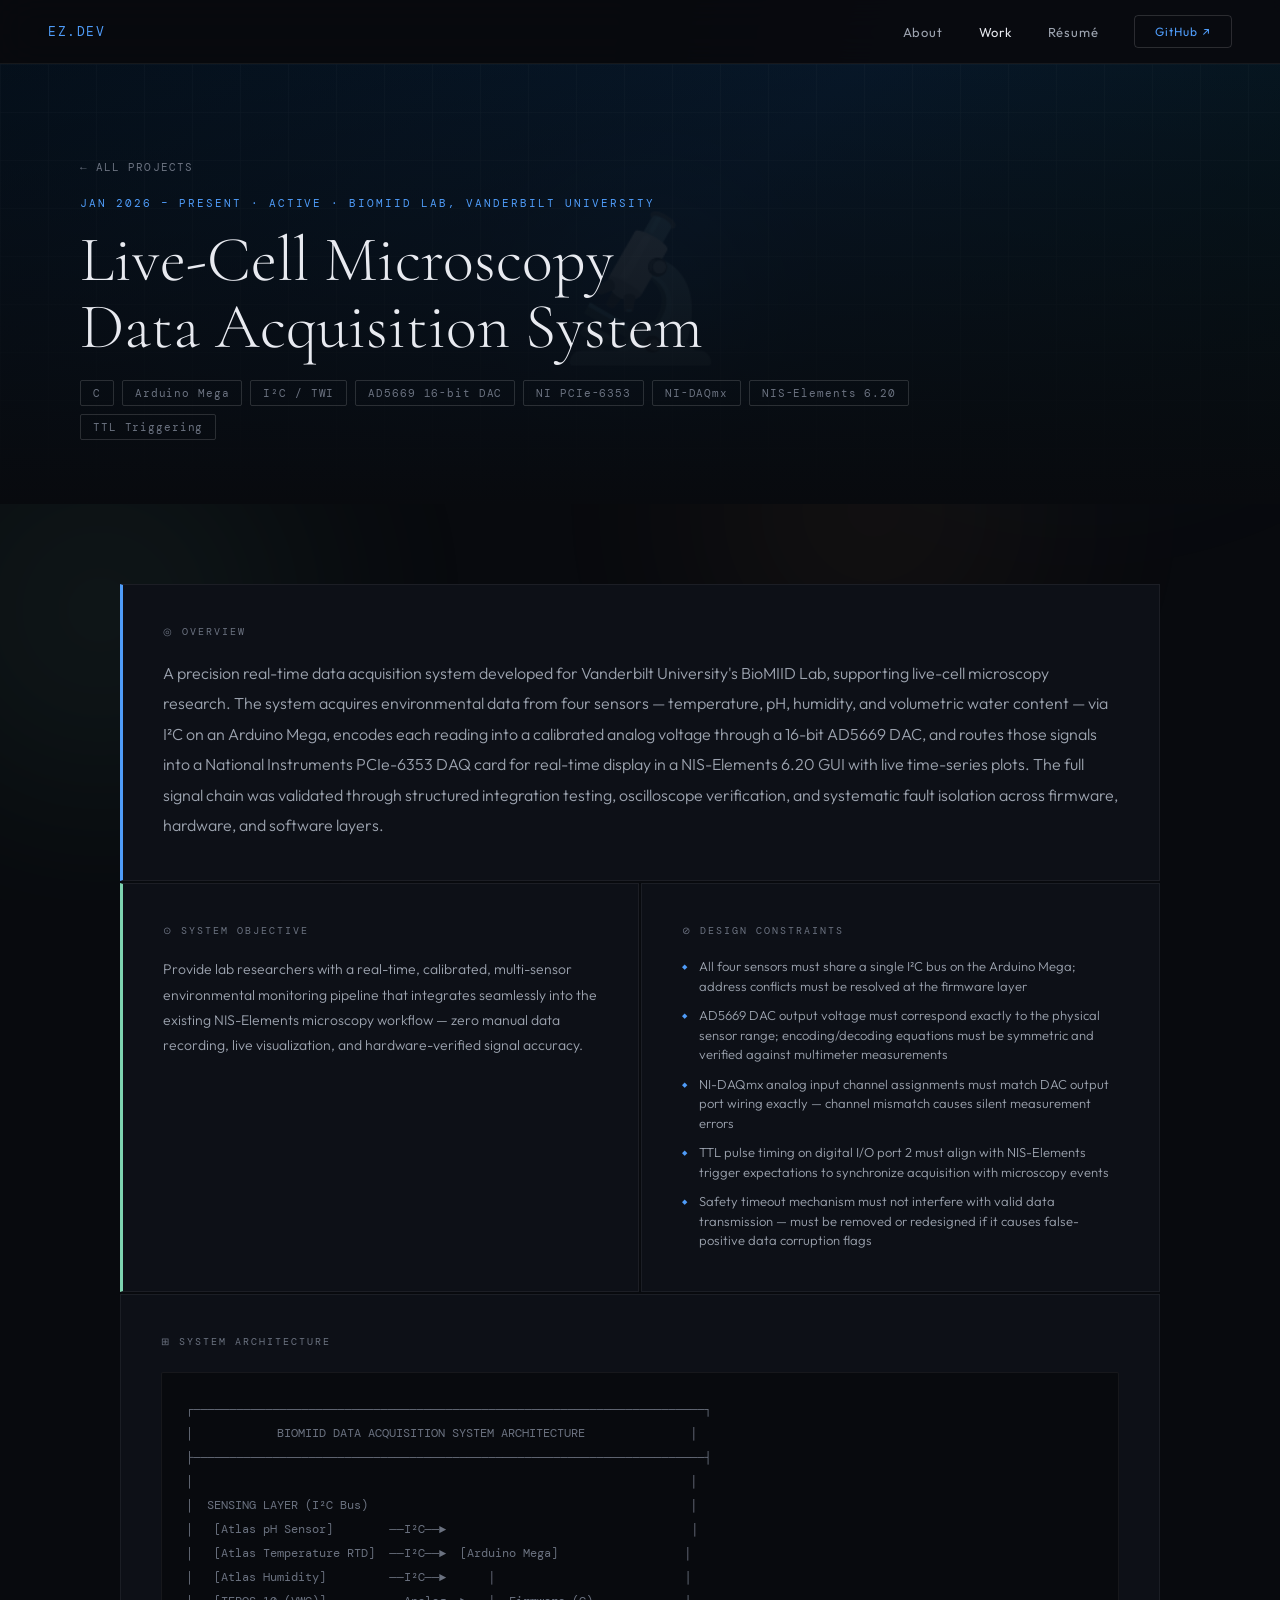
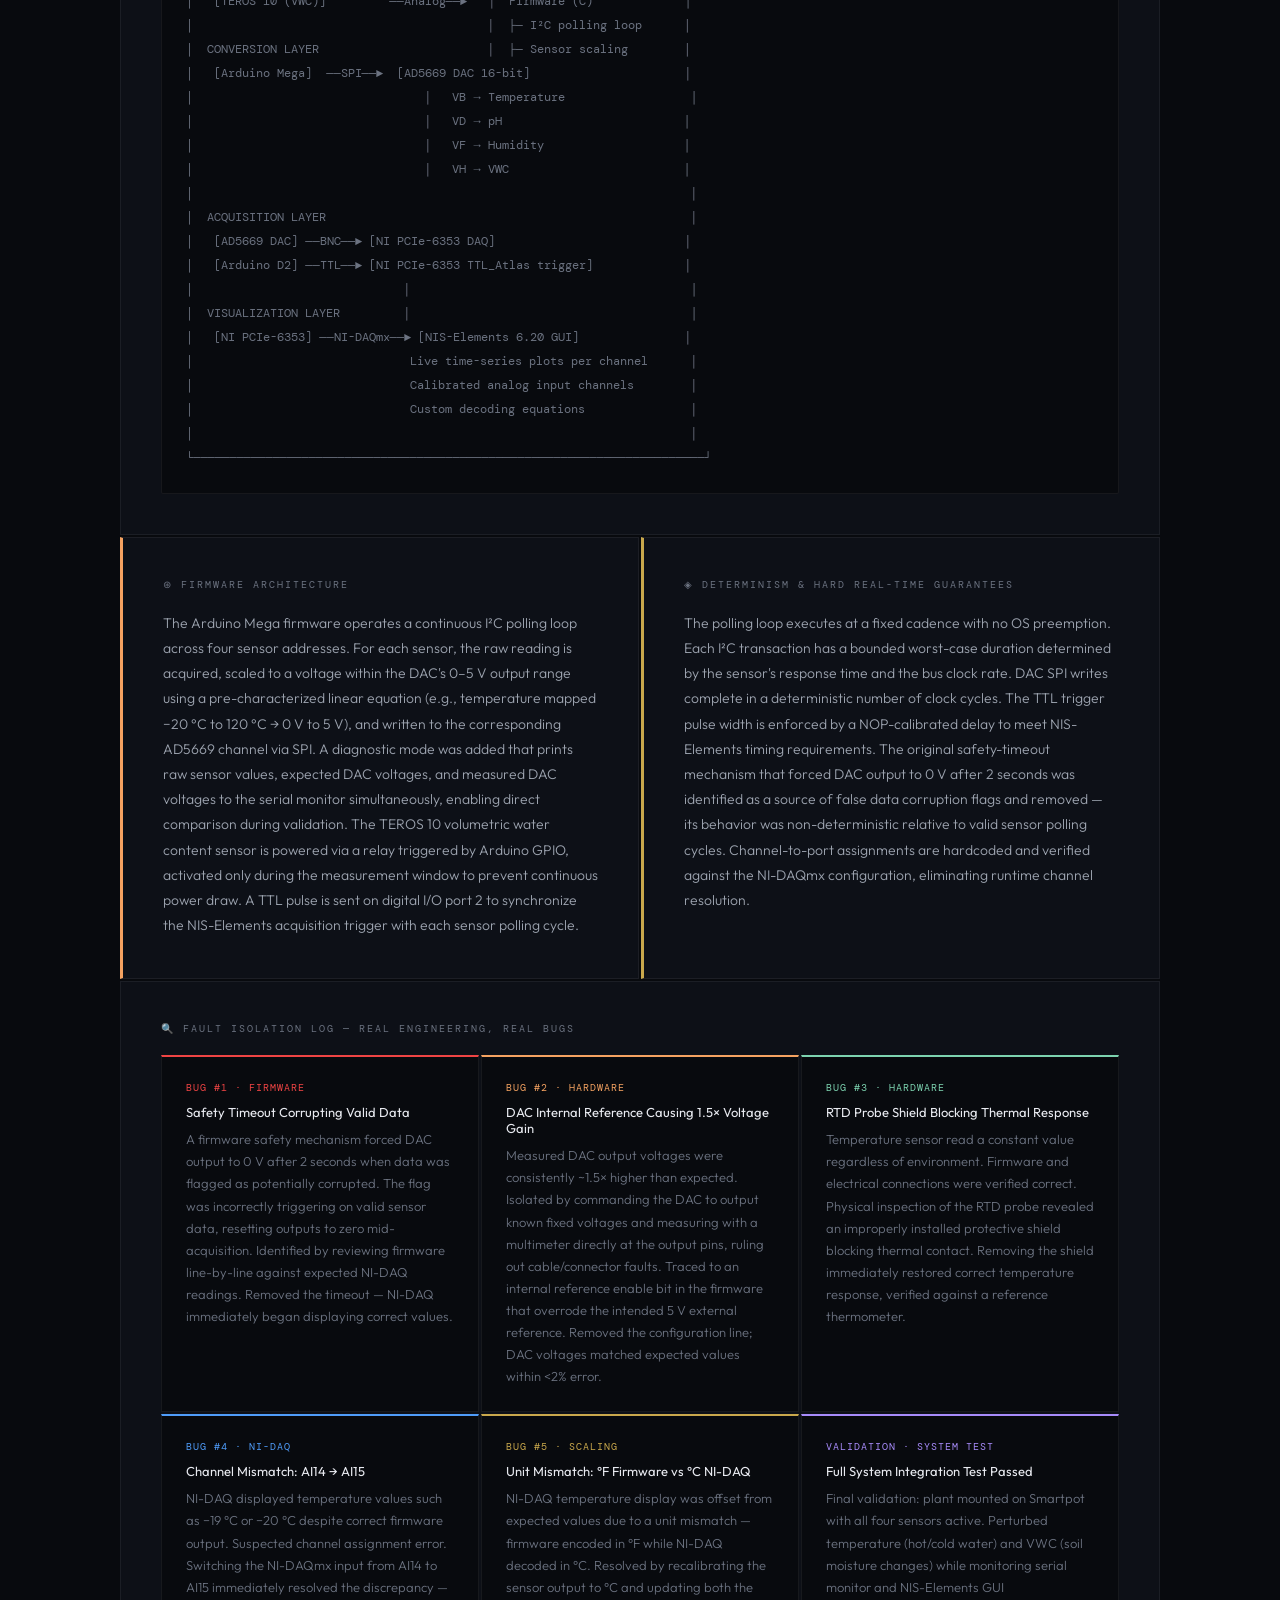
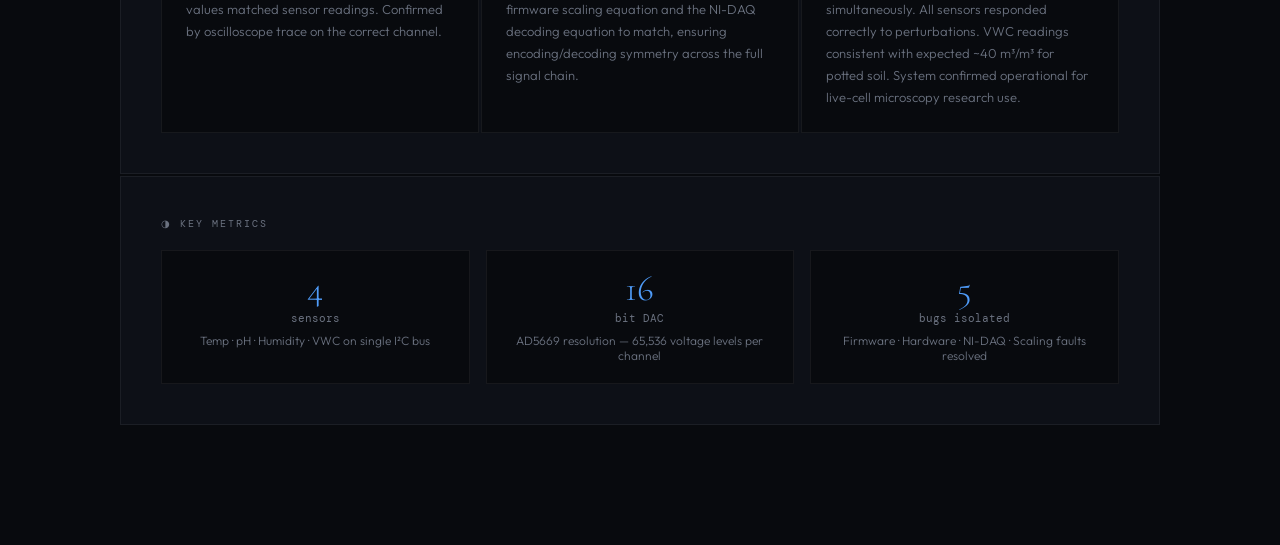
==== project-biomiid.html @ 2f44a23c "Add project-biomiid.html for BioMIID Data Acquisition This file contains the complete HTML structure" ====
<!DOCTYPE html>
<html lang="en">
<head>
<meta charset="UTF-8">
<meta name="viewport" content="width=device-width, initial-scale=1.0">
<title>Esteban Zamora — BioMIID Data Acquisition System</title>
<link rel="stylesheet" href="style.css">
<link rel="stylesheet" href="project-detail.css">
</head>
<body>
<div class="bg-art"><div class="orb orb-1"></div><div class="orb orb-2"></div><div class="orb orb-3"></div></div>
<div class="progress-bar" id="progressBar"></div>

<nav>
  <a class="nav-logo" href="index.html">EZ.DEV</a>
  <div class="nav-links">
    <a href="about.html">About</a>
    <a href="index.html" class="active">Work</a>
    <a href="resume.pdf" target="_blank">Résumé</a>
    <a href="https://github.com/esteban-zamora" target="_blank" class="nav-cta">GitHub ↗</a>
  </div>
</nav>

<div class="detail-hero">
  <div class="detail-hero-bg" style="background:linear-gradient(135deg,#04111e 0%,#071a2e 50%,#04161a 100%);">
    <div style="position:absolute;inset:0;display:flex;align-items:center;justify-content:center;font-size:140px;opacity:0.15;filter:drop-shadow(0 0 80px #4f9cf9);">🔬</div>
    <div style="position:absolute;inset:0;opacity:0.05;background-image:linear-gradient(rgba(255,255,255,.5)1px,transparent 1px),linear-gradient(90deg,rgba(255,255,255,.5)1px,transparent 1px);background-size:48px 48px;"></div>
  </div>
  <div class="detail-hero-overlay"></div>
  <a class="detail-back" href="index.html">← All Projects</a>
  <div class="detail-hero-content">
    <div class="detail-eyebrow">Jan 2026 – Present · Active · BioMIID Lab, Vanderbilt University</div>
    <h1 class="detail-title">Live-Cell Microscopy<br>Data Acquisition System</h1>
    <div class="detail-tags">
      <span class="detail-tag">C</span>
      <span class="detail-tag">Arduino Mega</span>
      <span class="detail-tag">I²C / TWI</span>
      <span class="detail-tag">AD5669 16-bit DAC</span>
      <span class="detail-tag">NI PCIe-6353</span>
      <span class="detail-tag">NI-DAQmx</span>
      <span class="detail-tag">NIS-Elements 6.20</span>
      <span class="detail-tag">TTL Triggering</span>
    </div>
  </div>
</div>

<div class="detail-body">

  <div class="detail-grid">
    <div class="detail-section full ab">
      <div class="slabel">◎ Overview</div>
      <p class="stext" style="font-size:16px;line-height:1.9;">
        A precision real-time data acquisition system developed for Vanderbilt University's BioMIID Lab, supporting live-cell microscopy research. The system acquires environmental data from four sensors — temperature, pH, humidity, and volumetric water content — via I²C on an Arduino Mega, encodes each reading into a calibrated analog voltage through a 16-bit AD5669 DAC, and routes those signals into a National Instruments PCIe-6353 DAQ card for real-time display in a NIS-Elements 6.20 GUI with live time-series plots. The full signal chain was validated through structured integration testing, oscilloscope verification, and systematic fault isolation across firmware, hardware, and software layers.
      </p>
    </div>
  </div>

  <div style="margin-top:2px;" class="detail-grid">
    <div class="detail-section ab2">
      <div class="slabel">⊙ System Objective</div>
      <p class="stext">Provide lab researchers with a real-time, calibrated, multi-sensor environmental monitoring pipeline that integrates seamlessly into the existing NIS-Elements microscopy workflow — zero manual data recording, live visualization, and hardware-verified signal accuracy.</p>
    </div>
    <div class="detail-section">
      <div class="slabel">⊘ Design Constraints</div>
      <div class="spec-list">
        <div class="spec-item">All four sensors must share a single I²C bus on the Arduino Mega; address conflicts must be resolved at the firmware layer</div>
        <div class="spec-item">AD5669 DAC output voltage must correspond exactly to the physical sensor range; encoding/decoding equations must be symmetric and verified against multimeter measurements</div>
        <div class="spec-item">NI-DAQmx analog input channel assignments must match DAC output port wiring exactly — channel mismatch causes silent measurement errors</div>
        <div class="spec-item">TTL pulse timing on digital I/O port 2 must align with NIS-Elements trigger expectations to synchronize acquisition with microscopy events</div>
        <div class="spec-item">Safety timeout mechanism must not interfere with valid data transmission — must be removed or redesigned if it causes false-positive data corruption flags</div>
      </div>
    </div>
  </div>

  <div style="margin-top:2px;">
    <div class="detail-section full">
      <div class="slabel">⊞ System Architecture</div>
      <div class="arch-diagram">┌───────────────────────────────────────────────────────────────────────┐
│            BIOMIID DATA ACQUISITION SYSTEM ARCHITECTURE               │
├───────────────────────────────────────────────────────────────────────┤
│                                                                       │
│  SENSING LAYER (I²C Bus)                                              │
│   [Atlas pH Sensor]        ──I²C──►                                   │
│   [Atlas Temperature RTD]  ──I²C──►  [Arduino Mega]                  │
│   [Atlas Humidity]         ──I²C──►      │                           │
│   [TEROS 10 (VWC)]         ──Analog──►   │  Firmware (C)             │
│                                          │  ├─ I²C polling loop      │
│  CONVERSION LAYER                        │  ├─ Sensor scaling        │
│   [Arduino Mega]  ──SPI──►  [AD5669 DAC 16-bit]                      │
│                                 │   VB → Temperature                  │
│                                 │   VD → pH                          │
│                                 │   VF → Humidity                    │
│                                 │   VH → VWC                         │
│                                                                       │
│  ACQUISITION LAYER                                                    │
│   [AD5669 DAC] ──BNC──► [NI PCIe-6353 DAQ]                           │
│   [Arduino D2] ──TTL──► [NI PCIe-6353 TTL_Atlas trigger]             │
│                              │                                        │
│  VISUALIZATION LAYER         │                                        │
│   [NI PCIe-6353] ──NI-DAQmx──► [NIS-Elements 6.20 GUI]               │
│                               Live time-series plots per channel      │
│                               Calibrated analog input channels        │
│                               Custom decoding equations               │
│                                                                       │
└───────────────────────────────────────────────────────────────────────┘</div>
    </div>
  </div>

  <div style="margin-top:2px;" class="detail-grid">
    <div class="detail-section ab3">
      <div class="slabel">⊛ Firmware Architecture</div>
      <p class="stext">The Arduino Mega firmware operates a continuous I²C polling loop across four sensor addresses. For each sensor, the raw reading is acquired, scaled to a voltage within the DAC's 0–5 V output range using a pre-characterized linear equation (e.g., temperature mapped −20 °C to 120 °C → 0 V to 5 V), and written to the corresponding AD5669 channel via SPI. A diagnostic mode was added that prints raw sensor values, expected DAC voltages, and measured DAC voltages to the serial monitor simultaneously, enabling direct comparison during validation. The TEROS 10 volumetric water content sensor is powered via a relay triggered by Arduino GPIO, activated only during the measurement window to prevent continuous power draw. A TTL pulse is sent on digital I/O port 2 to synchronize the NIS-Elements acquisition trigger with each sensor polling cycle.</p>
    </div>
    <div class="detail-section abg">
      <div class="slabel">◈ Determinism &amp; Hard Real-Time Guarantees</div>
      <p class="stext">The polling loop executes at a fixed cadence with no OS preemption. Each I²C transaction has a bounded worst-case duration determined by the sensor's response time and the bus clock rate. DAC SPI writes complete in a deterministic number of clock cycles. The TTL trigger pulse width is enforced by a NOP-calibrated delay to meet NIS-Elements timing requirements. The original safety-timeout mechanism that forced DAC output to 0 V after 2 seconds was identified as a source of false data corruption flags and removed — its behavior was non-deterministic relative to valid sensor polling cycles. Channel-to-port assignments are hardcoded and verified against the NI-DAQmx configuration, eliminating runtime channel resolution.</p>
    </div>
  </div>

  <!-- Fault Log -->
  <div style="margin-top:2px;">
    <div class="detail-section full">
      <div class="slabel">🔍 Fault Isolation Log — Real Engineering, Real Bugs</div>
      <div style="display:grid;grid-template-columns:repeat(3,1fr);gap:2px;margin-top:16px;">

        <div style="padding:24px;background:var(--bg);border:1px solid var(--border);border-top:2px solid #ef4444;">
          <div style="font-family:var(--font-mono);font-size:10px;color:#ef4444;letter-spacing:0.1em;margin-bottom:10px;">BUG #1 · FIRMWARE</div>
          <div style="font-size:13px;font-weight:400;color:var(--text);margin-bottom:8px;">Safety Timeout Corrupting Valid Data</div>
          <div style="font-size:13px;font-weight:300;color:var(--text-muted);line-height:1.7;">A firmware safety mechanism forced DAC output to 0 V after 2 seconds when data was flagged as potentially corrupted. The flag was incorrectly triggering on valid sensor data, resetting outputs to zero mid-acquisition. Identified by reviewing firmware line-by-line against expected NI-DAQ readings. Removed the timeout — NI-DAQ immediately began displaying correct values.</div>
        </div>

        <div style="padding:24px;background:var(--bg);border:1px solid var(--border);border-top:2px solid #f4a261;">
          <div style="font-family:var(--font-mono);font-size:10px;color:#f4a261;letter-spacing:0.1em;margin-bottom:10px;">BUG #2 · HARDWARE</div>
          <div style="font-size:13px;font-weight:400;color:var(--text);margin-bottom:8px;">DAC Internal Reference Causing 1.5× Voltage Gain</div>
          <div style="font-size:13px;font-weight:300;color:var(--text-muted);line-height:1.7;">Measured DAC output voltages were consistently ~1.5× higher than expected. Isolated by commanding the DAC to output known fixed voltages and measuring with a multimeter directly at the output pins, ruling out cable/connector faults. Traced to an internal reference enable bit in the firmware that overrode the intended 5 V external reference. Removed the configuration line; DAC voltages matched expected values within &lt;2% error.</div>
        </div>

        <div style="padding:24px;background:var(--bg);border:1px solid var(--border);border-top:2px solid var(--accent2);">
          <div style="font-family:var(--font-mono);font-size:10px;color:var(--accent2);letter-spacing:0.1em;margin-bottom:10px;">BUG #3 · HARDWARE</div>
          <div style="font-size:13px;font-weight:400;color:var(--text);margin-bottom:8px;">RTD Probe Shield Blocking Thermal Response</div>
          <div style="font-size:13px;font-weight:300;color:var(--text-muted);line-height:1.7;">Temperature sensor read a constant value regardless of environment. Firmware and electrical connections were verified correct. Physical inspection of the RTD probe revealed an improperly installed protective shield blocking thermal contact. Removing the shield immediately restored correct temperature response, verified against a reference thermometer.</div>
        </div>

        <div style="padding:24px;background:var(--bg);border:1px solid var(--border);border-top:2px solid var(--accent);">
          <div style="font-family:var(--font-mono);font-size:10px;color:var(--accent);letter-spacing:0.1em;margin-bottom:10px;">BUG #4 · NI-DAQ</div>
          <div style="font-size:13px;font-weight:400;color:var(--text);margin-bottom:8px;">Channel Mismatch: AI14 → AI15</div>
          <div style="font-size:13px;font-weight:300;color:var(--text-muted);line-height:1.7;">NI-DAQ displayed temperature values such as −19 °C or −20 °C despite correct firmware output. Suspected channel assignment error. Switching the NI-DAQmx input from AI14 to AI15 immediately resolved the discrepancy — values matched sensor readings. Confirmed by oscilloscope trace on the correct channel.</div>
        </div>

        <div style="padding:24px;background:var(--bg);border:1px solid var(--border);border-top:2px solid #c9a84c;">
          <div style="font-family:var(--font-mono);font-size:10px;color:#c9a84c;letter-spacing:0.1em;margin-bottom:10px;">BUG #5 · SCALING</div>
          <div style="font-size:13px;font-weight:400;color:var(--text);margin-bottom:8px;">Unit Mismatch: °F Firmware vs °C NI-DAQ</div>
          <div style="font-size:13px;font-weight:300;color:var(--text-muted);line-height:1.7;">NI-DAQ temperature display was offset from expected values due to a unit mismatch — firmware encoded in °F while NI-DAQ decoded in °C. Resolved by recalibrating the sensor output to °C and updating both the firmware scaling equation and the NI-DAQ decoding equation to match, ensuring encoding/decoding symmetry across the full signal chain.</div>
        </div>

        <div style="padding:24px;background:var(--bg);border:1px solid var(--border);border-top:2px solid #a78bfa;">
          <div style="font-family:var(--font-mono);font-size:10px;color:#a78bfa;letter-spacing:0.1em;margin-bottom:10px;">VALIDATION · SYSTEM TEST</div>
          <div style="font-size:13px;font-weight:400;color:var(--text);margin-bottom:8px;">Full System Integration Test Passed</div>
          <div style="font-size:13px;font-weight:300;color:var(--text-muted);line-height:1.7;">Final validation: plant mounted on Smartpot with all four sensors active. Perturbed temperature (hot/cold water) and VWC (soil moisture changes) while monitoring serial monitor and NIS-Elements GUI simultaneously. All sensors responded correctly to perturbations. VWC readings consistent with expected ~40 m³/m³ for potted soil. System confirmed operational for live-cell microscopy research use.</div>
        </div>

      </div>
    </div>
  </div>

  <div style="margin-top:2px;">
    <div class="detail-section full">
      <div class="slabel">◑ Key Metrics</div>
      <div class="metric-grid">
        <div class="metric-card">
          <div class="metric-val">4</div>
          <div class="metric-unit">sensors</div>
          <div class="metric-desc">Temp · pH · Humidity · VWC on single I²C bus</div>
        </div>
        <div class="metric-card">
          <div class="metric-val">16</div>
          <div class="metric-unit">bit DAC</div>
          <div class="metric-desc">AD5669 resolution — 65,536 voltage levels per channel</div>
        </div>
        <div class="metric-card">
          <div class="metric-val">5</div>
          <div class="metric-unit">bugs isolated</div>
          <div class="metric-desc">Firmware · Hardware · NI-DAQ · Scaling faults resolved</div>
        </div>
      </div>
    </div>
  </div>

</div>

<script>
window.addEventListener('scroll',()=>{
  const p=document.getElementById('progressBar');
  p.style.width=Math.min((window.scrollY/(document.body.scrollHeight-window.innerHeight))*100,100)+'%';
});
</script>
</body>
</html>
---- style.css ----
@import url('https://fonts.googleapis.com/css2?family=Cormorant+Garamond:ital,wght@0,300;0,400;0,600;1,300;1,400&family=DM+Mono:wght@300;400;500&family=Outfit:wght@200;300;400;500;600&display=swap');

:root {
  --bg: #080a0e;
  --surface: #0d1017;
  --border: rgba(255,255,255,0.06);
  --border-hover: rgba(255,255,255,0.14);
  --text: #e8eaf0;
  --text-muted: #6b7280;
  --text-dim: #9ca3af;
  --accent: #4f9cf9;
  --accent2: #7dd3b0;
  --accent3: #f4a261;
  --gold: #c9a84c;
  --font-display: 'Cormorant Garamond', serif;
  --font-mono: 'DM Mono', monospace;
  --font-body: 'Outfit', sans-serif;
}

*, *::before, *::after { box-sizing: border-box; margin: 0; padding: 0; }
html { scroll-behavior: smooth; }
body {
  font-family: var(--font-body);
  background: var(--bg);
  color: var(--text);
  min-height: 100vh;
  overflow-x: hidden;
}

/* ── NAV ── */
nav {
  position: fixed; top: 0; left: 0; right: 0; z-index: 100;
  display: flex; align-items: center; justify-content: space-between;
  padding: 0 48px; height: 64px;
  background: rgba(8,10,14,0.88);
  backdrop-filter: blur(20px);
  border-bottom: 1px solid var(--border);
}
.nav-logo {
  font-family: var(--font-mono); font-size: 13px;
  color: var(--accent); letter-spacing: 0.12em; text-decoration: none;
}
.nav-links { display: flex; gap: 36px; align-items: center; }
.nav-links a {
  font-size: 13px; font-weight: 400; letter-spacing: 0.06em;
  color: var(--text-dim); text-decoration: none; transition: color 0.2s;
}
.nav-links a:hover { color: var(--text); }
.nav-links a.active { color: var(--text); }
.nav-links .nav-cta {
  padding: 8px 20px; border: 1px solid var(--border-hover);
  border-radius: 4px; color: var(--accent) !important;
  font-size: 12px; letter-spacing: 0.08em; transition: all 0.2s;
}
.nav-links .nav-cta:hover { background: rgba(79,156,249,0.08); border-color: var(--accent); }

/* ── PROGRESS BAR ── */
.progress-bar {
  position: fixed; top: 64px; left: 0; height: 2px;
  background: var(--accent); z-index: 99; transition: width 0.1s; width: 0%;
}

/* ── BG ORBS ── */
.bg-art { position: fixed; inset: 0; pointer-events: none; z-index: 0; overflow: hidden; }
.orb {
  position: absolute; border-radius: 50%;
  filter: blur(120px); opacity: 0.07;
  animation: drift 20s ease-in-out infinite;
}
.orb-1 { width:600px;height:600px;background:var(--accent);top:-200px;right:-100px;animation-duration:25s; }
.orb-2 { width:400px;height:400px;background:var(--accent2);bottom:10%;left:-100px;animation-duration:18s;animation-delay:-5s; }
.orb-3 { width:300px;height:300px;background:var(--accent3);top:40%;right:20%;animation-duration:22s;animation-delay:-10s; }
@keyframes drift {
  0%,100% { transform:translate(0,0) scale(1); }
  33% { transform:translate(30px,-20px) scale(1.05); }
  66% { transform:translate(-20px,30px) scale(0.95); }
}

/* ── ANIMATIONS ── */
@keyframes fadeUp {
  from { opacity:0; transform:translateY(20px); }
  to   { opacity:1; transform:translateY(0); }
}
@keyframes fadeIn { from{opacity:0;}to{opacity:1;} }

/* ── SCROLLBAR ── */
::-webkit-scrollbar { width: 4px; }
::-webkit-scrollbar-track { background: var(--bg); }
::-webkit-scrollbar-thumb { background: var(--border-hover); border-radius: 2px; }

/* ── EYEBROW ── */
.eyebrow {
  font-family: var(--font-mono); font-size: 11px; letter-spacing: 0.2em;
  color: var(--accent); text-transform: uppercase; margin-bottom: 20px;
  display: flex; align-items: center; gap: 10px;
}
.eyebrow::before { content:''; width:28px; height:1px; background:var(--accent); display:inline-block; }

/* ── TAG ── */
.tag {
  font-family: var(--font-mono); font-size: 10px; letter-spacing: 0.08em;
  padding: 3px 8px; border-radius: 2px;
  background: rgba(255,255,255,0.04); color: var(--text-muted);
  border: 1px solid var(--border);
}

@media (max-width: 900px) {
  nav { padding: 0 24px; }
}
---- project-detail.css ----
/* ── PROJECT DETAIL SHARED STYLES ── */
body { padding-top: 64px; }

.detail-hero {
  min-height: 440px; position: relative;
  display: flex; align-items: flex-end;
  padding: 64px 80px; overflow: hidden;
}
.detail-hero-bg { position:absolute;inset:0; }
.detail-hero-overlay {
  position:absolute;inset:0;
  background:linear-gradient(to top,rgba(8,10,14,1) 0%,rgba(8,10,14,0.6) 50%,rgba(8,10,14,0.2) 100%);
}
.detail-hero-content { position:relative;z-index:2;max-width:900px; }
.detail-back {
  position:absolute;top:96px;left:80px;z-index:3;
  display:flex;align-items:center;gap:8px;
  font-family:var(--font-mono);font-size:11px;letter-spacing:0.1em;
  color:var(--text-muted);text-decoration:none;text-transform:uppercase;
  transition:color 0.2s;
}
.detail-back:hover { color:var(--text); }
.detail-eyebrow { font-family:var(--font-mono);font-size:11px;letter-spacing:0.18em;color:var(--accent);text-transform:uppercase;margin-bottom:16px; }
.detail-title { font-family:var(--font-display);font-size:clamp(36px,5vw,72px);font-weight:300;line-height:1.05;margin-bottom:20px; }
.detail-tag { font-family:var(--font-mono);font-size:11px;letter-spacing:0.08em;padding:5px 12px;border:1px solid var(--border-hover);border-radius:2px;color:var(--text-muted); }
.detail-tags { display:flex;flex-wrap:wrap;gap:8px; }

.detail-body { padding:80px 80px 120px;max-width:1200px;margin:0 auto;position:relative;z-index:1; }
.detail-grid { display:grid;grid-template-columns:1fr 1fr;gap:2px;margin-bottom:2px; }
.detail-section { background:var(--surface);border:1px solid var(--border);padding:40px; }
.detail-section.full { grid-column:1/-1; }
.detail-section.ab { border-left:3px solid var(--accent); }
.detail-section.ab2 { border-left:3px solid var(--accent2); }
.detail-section.ab3 { border-left:3px solid var(--accent3); }
.detail-section.abg { border-left:3px solid var(--gold); }

.slabel { font-family:var(--font-mono);font-size:10px;letter-spacing:0.2em;text-transform:uppercase;color:var(--text-muted);margin-bottom:20px;display:flex;align-items:center;gap:10px; }
.stext { font-size:14px;font-weight:300;color:var(--text-dim);line-height:1.8; }
.stext+.stext { margin-top:12px; }

.spec-list { margin-top:16px;display:flex;flex-direction:column;gap:10px; }
.spec-item { display:flex;gap:12px;font-size:13px;font-weight:300;color:var(--text-dim);line-height:1.5; }
.spec-item::before { content:'◆';font-size:7px;color:var(--accent);margin-top:5px;flex-shrink:0; }

.arch-diagram {
  margin-top:24px;padding:24px;background:var(--bg);border:1px solid var(--border);
  border-radius:2px;font-family:var(--font-mono);font-size:12px;color:var(--text-muted);
  line-height:2;overflow-x:auto;white-space:pre;
}
.ah { color:var(--accent); }
.ah2 { color:var(--accent2); }

.metric-grid { display:grid;grid-template-columns:repeat(3,1fr);gap:16px;margin-top:20px; }
.metric-card { padding:20px;background:var(--bg);border:1px solid var(--border);text-align:center; }
.metric-val { font-family:var(--font-display);font-size:36px;font-weight:300;color:var(--accent);line-height:1; }
.metric-unit { font-family:var(--font-mono);font-size:11px;color:var(--text-muted);margin-top:4px; }
.metric-desc { font-size:12px;color:var(--text-muted);margin-top:8px;font-weight:300; }

@media(max-width:900px){
  .detail-hero{padding:48px 24px;}
  .detail-back{left:24px;top:80px;}
  .detail-body{padding:48px 24px 80px;}
  .detail-grid{grid-template-columns:1fr;}
  .detail-section.full{grid-column:span 1;}
  .metric-grid{grid-template-columns:1fr 1fr;}
}
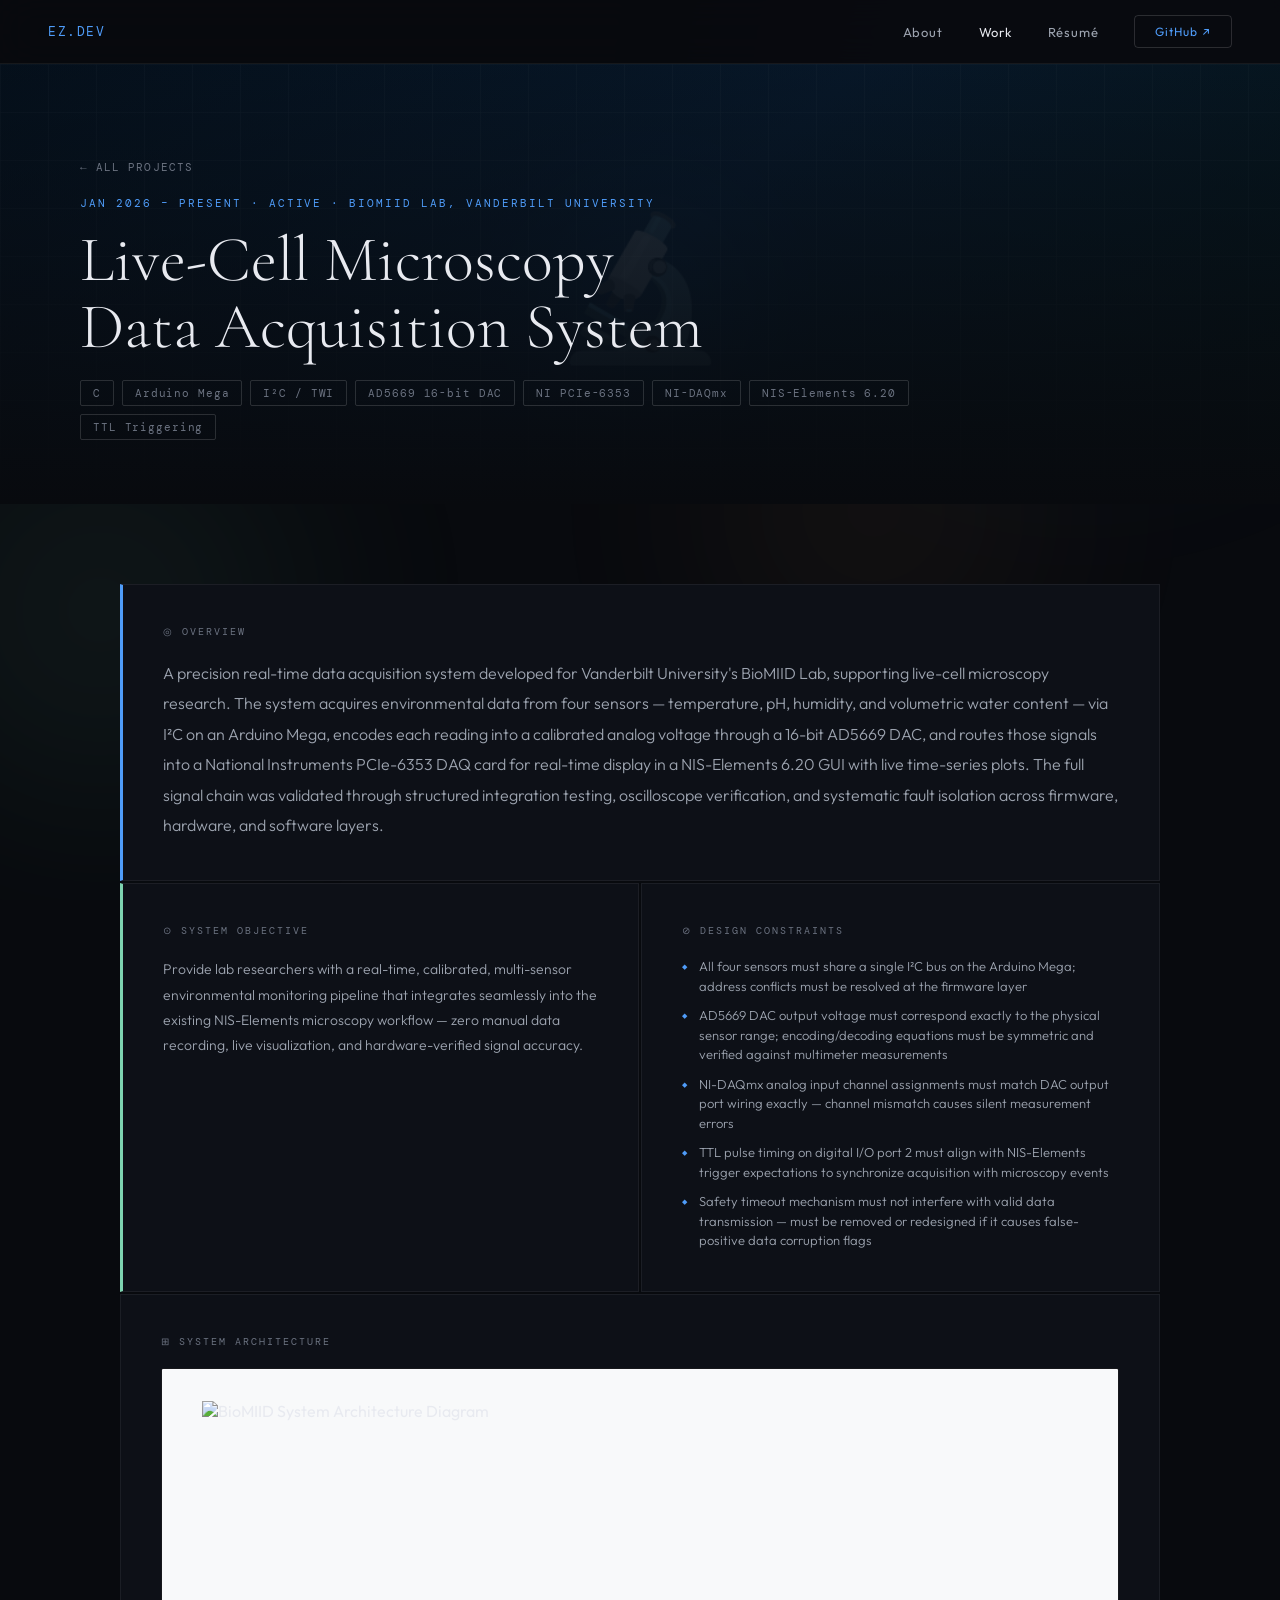
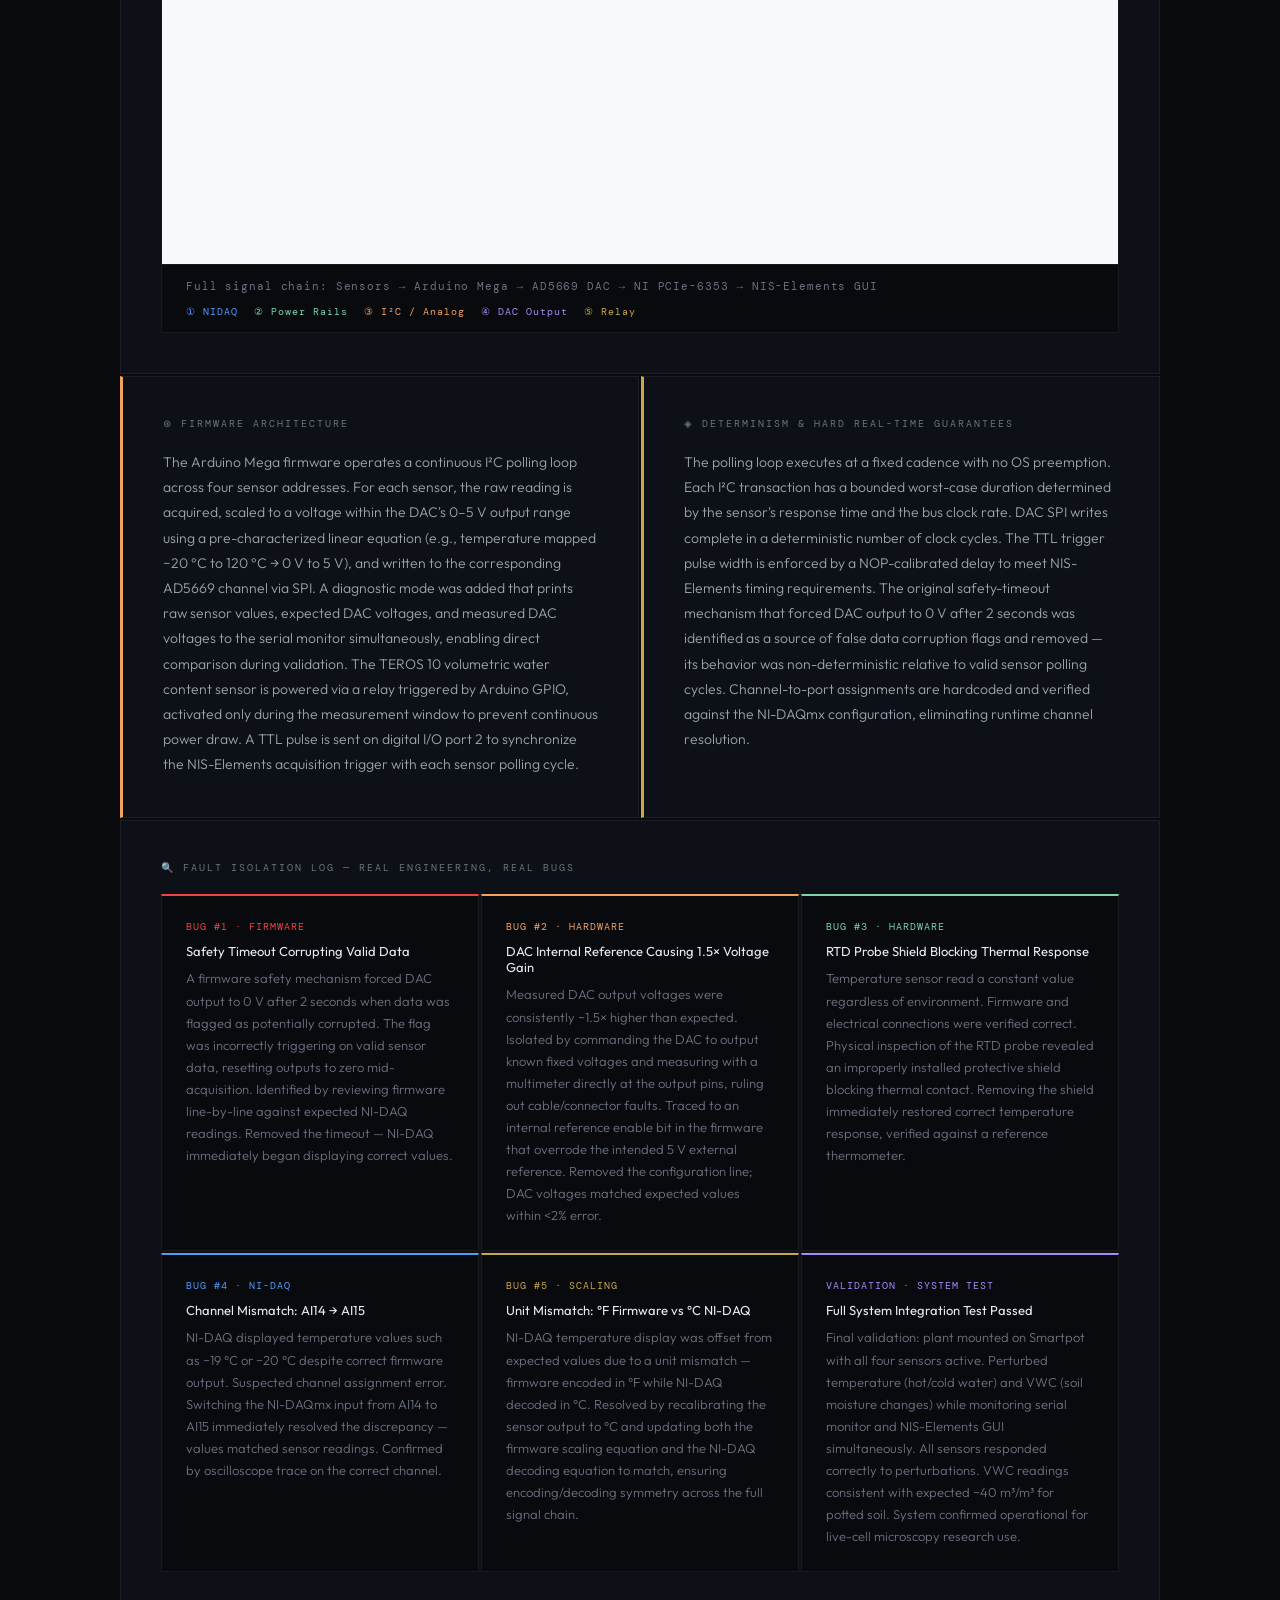
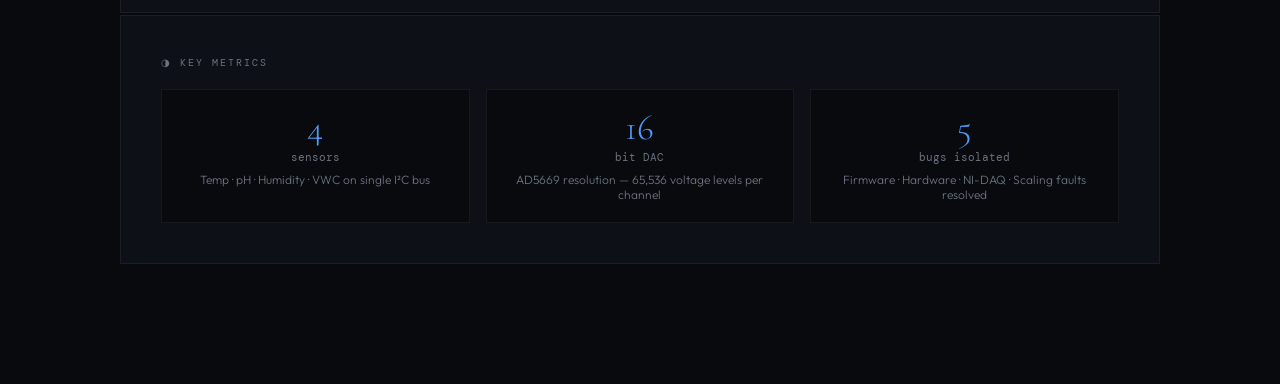
==== commit f8e3fc15: "Add system architecture diagram to project-biomiid.html" ====
--- a/project-biomiid.html
+++ b/project-biomiid.html
@@ -75,34 +75,46 @@
   <div style="margin-top:2px;">
     <div class="detail-section full">
       <div class="slabel">⊞ System Architecture</div>
-      <div class="arch-diagram">┌───────────────────────────────────────────────────────────────────────┐
-│            BIOMIID DATA ACQUISITION SYSTEM ARCHITECTURE               │
-├───────────────────────────────────────────────────────────────────────┤
-│                                                                       │
-│  SENSING LAYER (I²C Bus)                                              │
-│   [Atlas pH Sensor]        ──I²C──►                                   │
-│   [Atlas Temperature RTD]  ──I²C──►  [Arduino Mega]                  │
-│   [Atlas Humidity]         ──I²C──►      │                           │
-│   [TEROS 10 (VWC)]         ──Analog──►   │  Firmware (C)             │
-│                                          │  ├─ I²C polling loop      │
-│  CONVERSION LAYER                        │  ├─ Sensor scaling        │
-│   [Arduino Mega]  ──SPI──►  [AD5669 DAC 16-bit]                      │
-│                                 │   VB → Temperature                  │
-│                                 │   VD → pH                          │
-│                                 │   VF → Humidity                    │
-│                                 │   VH → VWC                         │
-│                                                                       │
-│  ACQUISITION LAYER                                                    │
-│   [AD5669 DAC] ──BNC──► [NI PCIe-6353 DAQ]                           │
-│   [Arduino D2] ──TTL──► [NI PCIe-6353 TTL_Atlas trigger]             │
-│                              │                                        │
-│  VISUALIZATION LAYER         │                                        │
-│   [NI PCIe-6353] ──NI-DAQmx──► [NIS-Elements 6.20 GUI]               │
-│                               Live time-series plots per channel      │
-│                               Calibrated analog input channels        │
-│                               Custom decoding equations               │
-│                                                                       │
-└───────────────────────────────────────────────────────────────────────┘</div>
+      <div style="
+        margin-top: 20px;
+        background: var(--bg);
+        border: 1px solid var(--border);
+        border-radius: 2px;
+        overflow: hidden;
+      ">
+        <div style="background:#f8f9fa; padding: 32px 40px;">
+          <img
+            src="architecture.jpg"
+            alt="BioMIID System Architecture Diagram"
+            style="
+              display: block;
+              width: 100%;
+              max-width: 961px;
+              height: auto;
+              aspect-ratio: 961 / 473;
+              margin: 0 auto;
+            "
+          >
+        </div>
+        <div style="
+          padding: 14px 24px;
+          border-top: 1px solid var(--border);
+          display: flex; align-items: center;
+          justify-content: space-between;
+          flex-wrap: wrap; gap: 12px;
+        ">
+          <div style="font-family:var(--font-mono);font-size:11px;color:var(--text-muted);letter-spacing:0.08em;">
+            Full signal chain: Sensors → Arduino Mega → AD5669 DAC → NI PCIe-6353 → NIS-Elements GUI
+          </div>
+          <div style="display:flex;gap:16px;flex-wrap:wrap;">
+            <span style="font-family:var(--font-mono);font-size:10px;color:var(--accent);letter-spacing:0.1em;">① NIDAQ</span>
+            <span style="font-family:var(--font-mono);font-size:10px;color:var(--accent2);letter-spacing:0.1em;">② Power Rails</span>
+            <span style="font-family:var(--font-mono);font-size:10px;color:var(--accent3);letter-spacing:0.1em;">③ I²C / Analog</span>
+            <span style="font-family:var(--font-mono);font-size:10px;color:#a78bfa;letter-spacing:0.1em;">④ DAC Output</span>
+            <span style="font-family:var(--font-mono);font-size:10px;color:var(--gold);letter-spacing:0.1em;">⑤ Relay</span>
+          </div>
+        </div>
+      </div>
     </div>
   </div>
 
